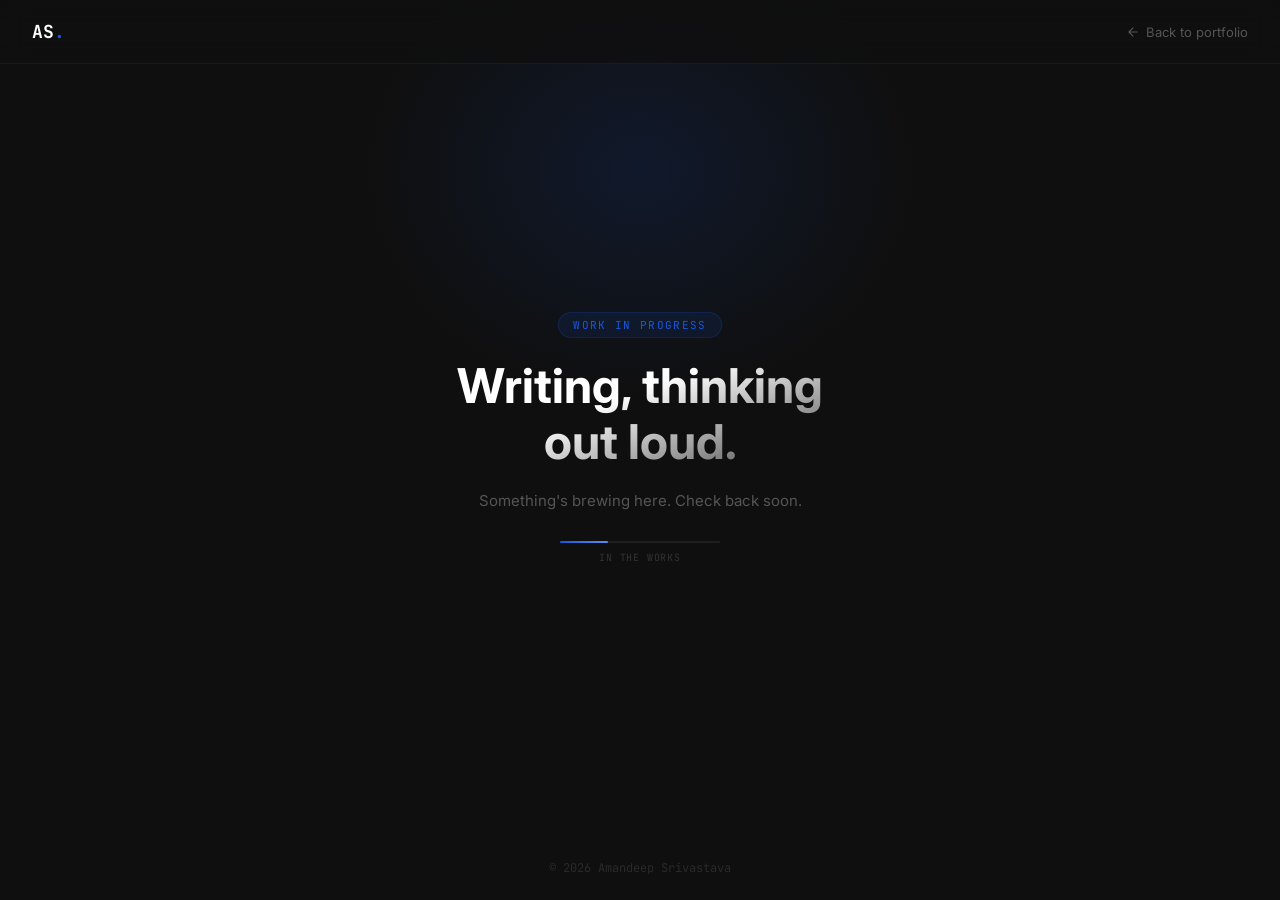
==== blog/index.html @ cfda2e1e "Add blog WIP page and Blog nav/CTA links" ====
<!DOCTYPE html>
<html lang="en">
<head>
  <meta charset="UTF-8">
  <meta name="viewport" content="width=device-width, initial-scale=1.0">
  <title>Blog · Amandeep Srivastava</title>
  <link rel="icon" href="data:image/svg+xml,<svg xmlns='http://www.w3.org/2000/svg' viewBox='0 0 100 100'><rect width='100' height='100' rx='15' fill='%230f0f0f'/><text x='44' y='72' font-family='monospace' font-size='52' font-weight='700' fill='white' text-anchor='middle'>AS</text><circle cx='82' cy='68' r='8' fill='%231a56db'/></svg>">
  <link rel="preconnect" href="https://fonts.googleapis.com">
  <link href="https://fonts.googleapis.com/css2?family=Inter:wght@400;500;600;700&family=JetBrains+Mono:wght@400;500&display=swap" rel="stylesheet">
  <script data-goatcounter="https://srivama15.goatcounter.com/count" async src="//gc.zgo.at/count.js"></script>
  <style>
    *, *::before, *::after { box-sizing: border-box; margin: 0; padding: 0; }

    body {
      background: #0f0f0f;
      color: #fff;
      font-family: 'Inter', sans-serif;
      min-height: 100vh;
      display: flex;
      flex-direction: column;
    }

    nav {
      position: fixed;
      top: 0; left: 0; right: 0;
      z-index: 100;
      padding: 20px 32px;
      display: flex;
      align-items: center;
      justify-content: space-between;
      border-bottom: 1px solid rgba(255,255,255,.05);
      background: rgba(15,15,15,.8);
      backdrop-filter: blur(12px);
    }

    .logo {
      font-family: 'JetBrains Mono', monospace;
      font-weight: 700;
      font-size: 18px;
      color: #fff;
      text-decoration: none;
    }
    .logo-dot { color: #1a56db; }

    .back-link {
      font-size: 13px;
      color: #555;
      text-decoration: none;
      display: flex;
      align-items: center;
      gap: 6px;
      transition: color .2s;
    }
    .back-link:hover { color: #fff; }
    .back-link svg { flex-shrink: 0; }

    main {
      flex: 1;
      display: flex;
      align-items: center;
      justify-content: center;
      padding: 100px 24px 60px;
      position: relative;
      overflow: hidden;
      text-align: center;
    }

    .glow {
      position: absolute;
      width: 600px;
      height: 500px;
      background: radial-gradient(ellipse, rgba(26,86,219,.14) 0%, transparent 65%);
      top: -80px;
      left: 50%;
      transform: translateX(-50%);
      pointer-events: none;
    }

    .content {
      position: relative;
      z-index: 1;
      display: flex;
      flex-direction: column;
      align-items: center;
      gap: 20px;
      max-width: 480px;
    }

    .tag {
      font-family: 'JetBrains Mono', monospace;
      font-size: 11px;
      letter-spacing: .12em;
      text-transform: uppercase;
      color: #1a56db;
      background: rgba(26,86,219,.1);
      padding: 5px 14px;
      border-radius: 20px;
      border: 1px solid rgba(26,86,219,.2);
    }

    h1 {
      font-size: clamp(32px, 6vw, 48px);
      font-weight: 700;
      line-height: 1.15;
      background: linear-gradient(160deg, #ffffff 40%, #444);
      -webkit-background-clip: text;
      -webkit-text-fill-color: transparent;
      background-clip: text;
    }

    .sub {
      font-size: 15px;
      color: #555;
      line-height: 1.6;
    }

    .progress-wrap {
      display: flex;
      flex-direction: column;
      align-items: center;
      gap: 8px;
      margin-top: 8px;
    }

    .progress-track {
      width: 160px;
      height: 2px;
      background: #1f1f1f;
      border-radius: 2px;
    }

    .progress-fill {
      width: 30%;
      height: 100%;
      background: linear-gradient(90deg, #1a56db, #5b8dee);
      border-radius: 2px;
    }

    .progress-label {
      font-family: 'JetBrains Mono', monospace;
      font-size: 10px;
      color: #333;
      letter-spacing: .08em;
      text-transform: uppercase;
    }

    footer {
      text-align: center;
      padding: 24px;
      font-size: 12px;
      color: #2a2a2a;
      font-family: 'JetBrains Mono', monospace;
    }
  </style>
</head>
<body>

<nav>
  <a href="/" class="logo">AS<span class="logo-dot">.</span></a>
  <a href="/" class="back-link">
    <svg width="14" height="14" viewBox="0 0 24 24" fill="none" stroke="currentColor" stroke-width="2" stroke-linecap="round" stroke-linejoin="round"><path d="M19 12H5M12 5l-7 7 7 7"/></svg>
    Back to portfolio
  </a>
</nav>

<main>
  <div class="glow"></div>
  <div class="content">
    <div class="tag">Work in Progress</div>
    <h1>Writing, thinking<br>out loud.</h1>
    <p class="sub">Something's brewing here. Check back soon.</p>
    <div class="progress-wrap">
      <div class="progress-track"><div class="progress-fill"></div></div>
      <div class="progress-label">In the works</div>
    </div>
  </div>
</main>

<footer>© 2026 Amandeep Srivastava</footer>

</body>
</html>
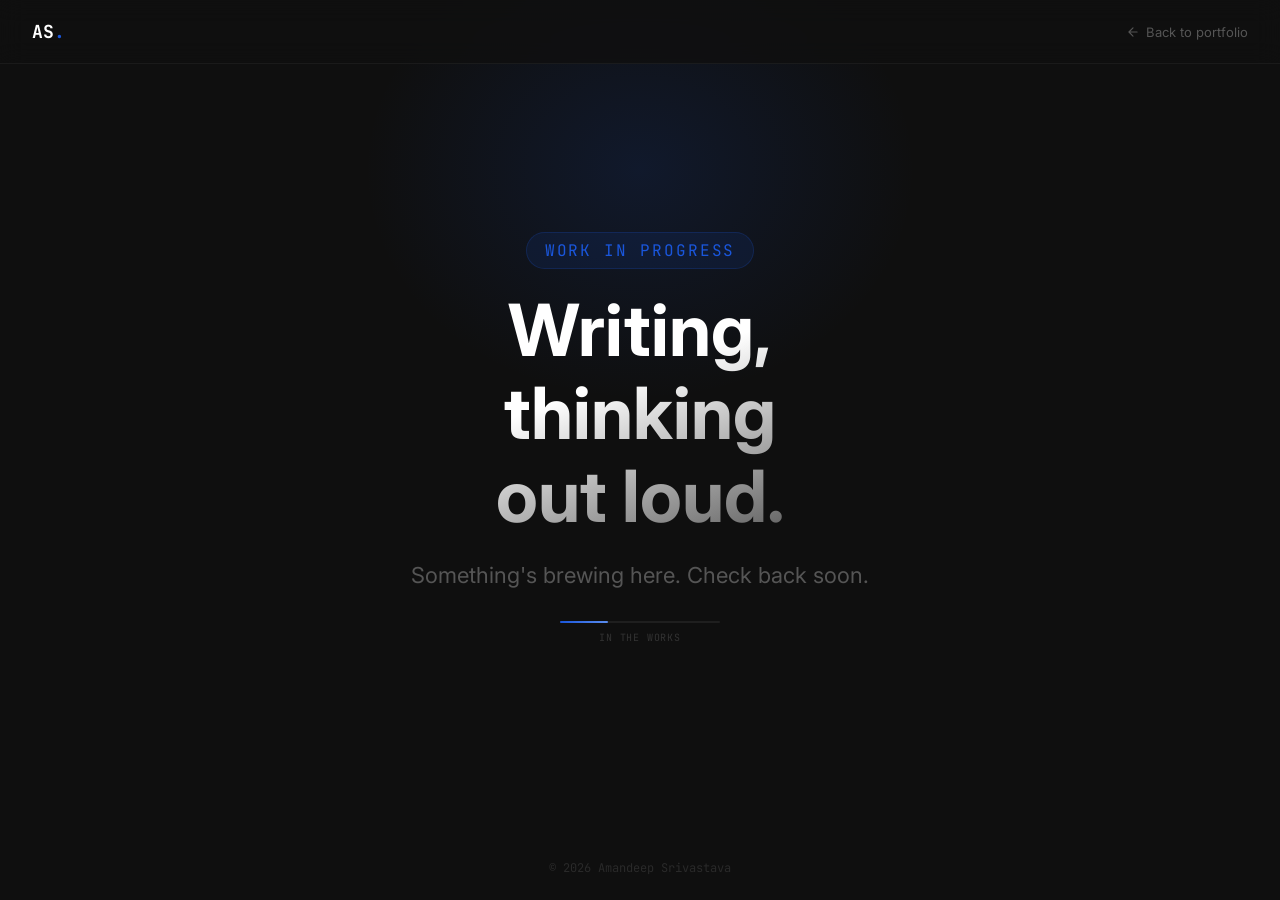
==== commit 84044902: "Increase blog WIP page font sizes 1.5x, revert nav link size" ====
--- a/blog/index.html
+++ b/blog/index.html
@@ -88,18 +88,18 @@
 
     .tag {
       font-family: 'JetBrains Mono', monospace;
-      font-size: 11px;
+      font-size: 16px;
       letter-spacing: .12em;
       text-transform: uppercase;
       color: #1a56db;
       background: rgba(26,86,219,.1);
-      padding: 5px 14px;
+      padding: 7px 18px;
       border-radius: 20px;
       border: 1px solid rgba(26,86,219,.2);
     }
 
     h1 {
-      font-size: clamp(32px, 6vw, 48px);
+      font-size: clamp(48px, 9vw, 72px);
       font-weight: 700;
       line-height: 1.15;
       background: linear-gradient(160deg, #ffffff 40%, #444);
@@ -109,7 +109,7 @@
     }
 
     .sub {
-      font-size: 15px;
+      font-size: 22px;
       color: #555;
       line-height: 1.6;
     }
